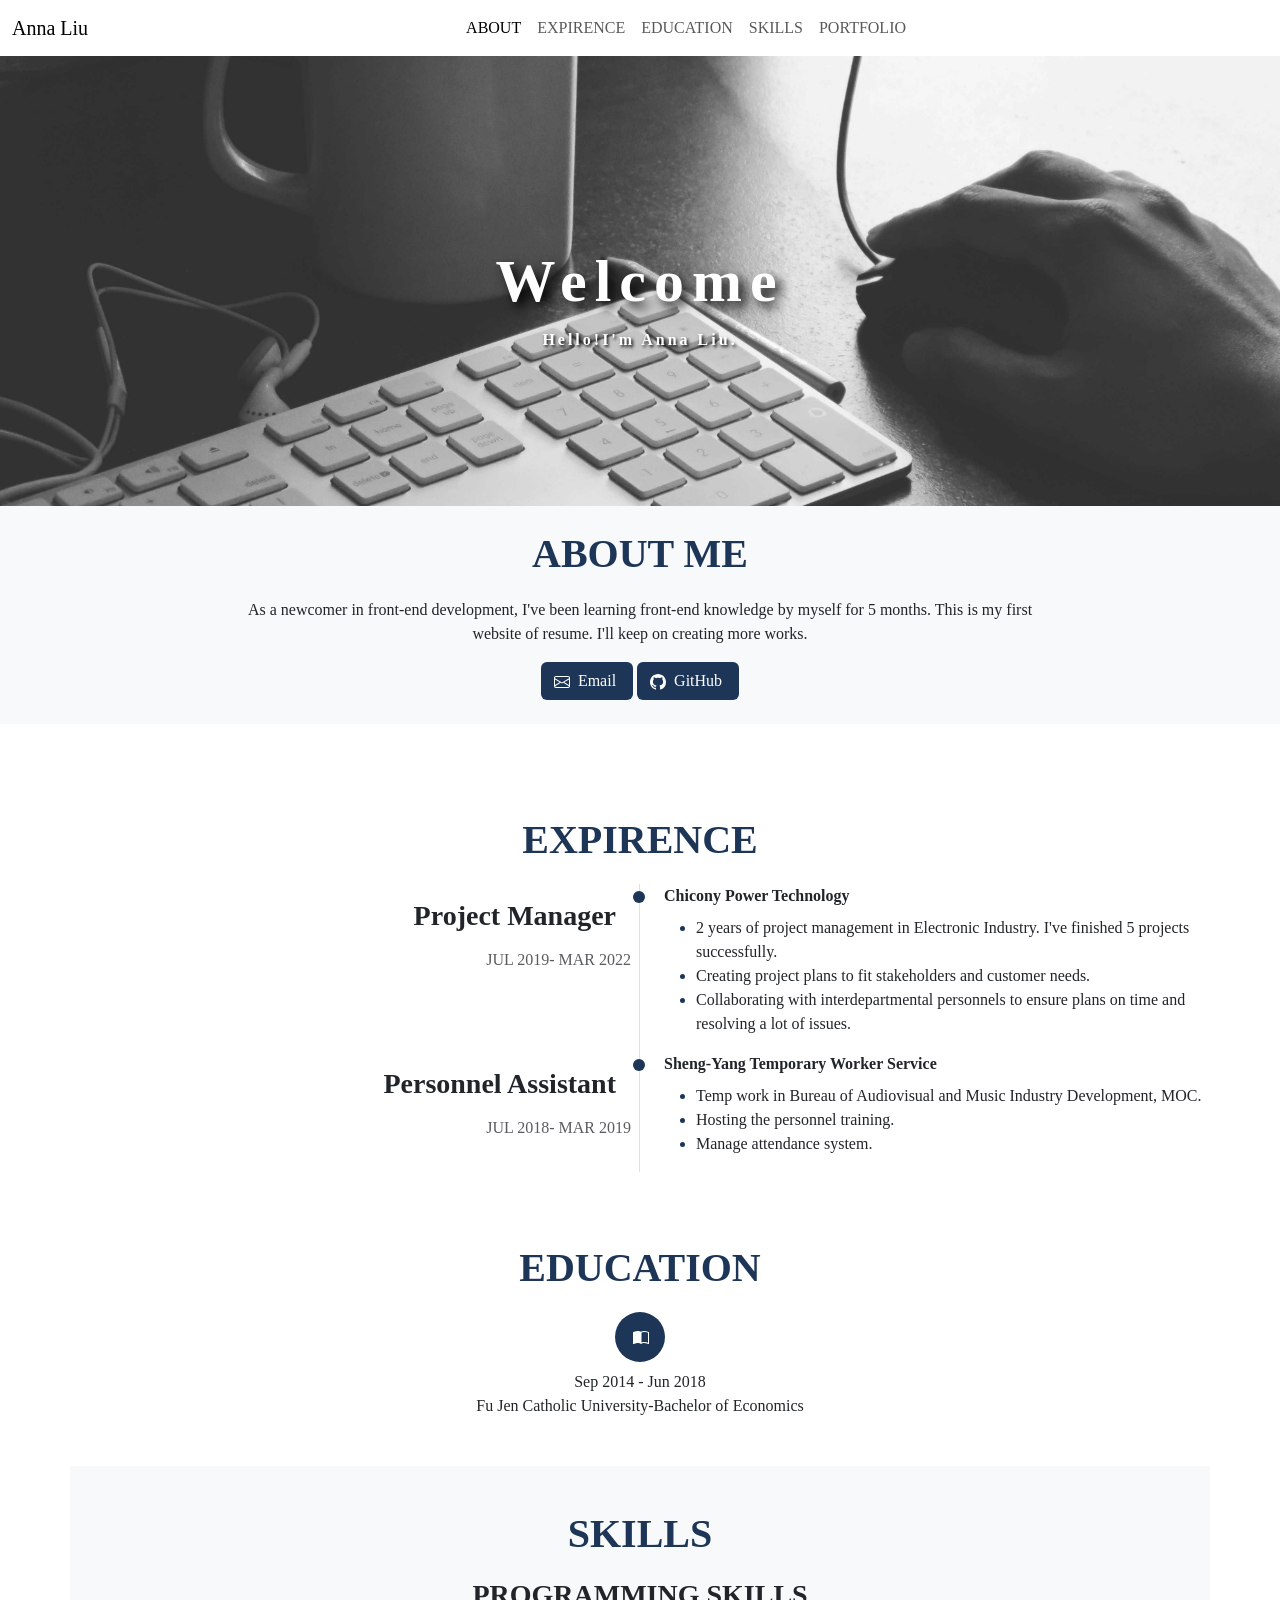
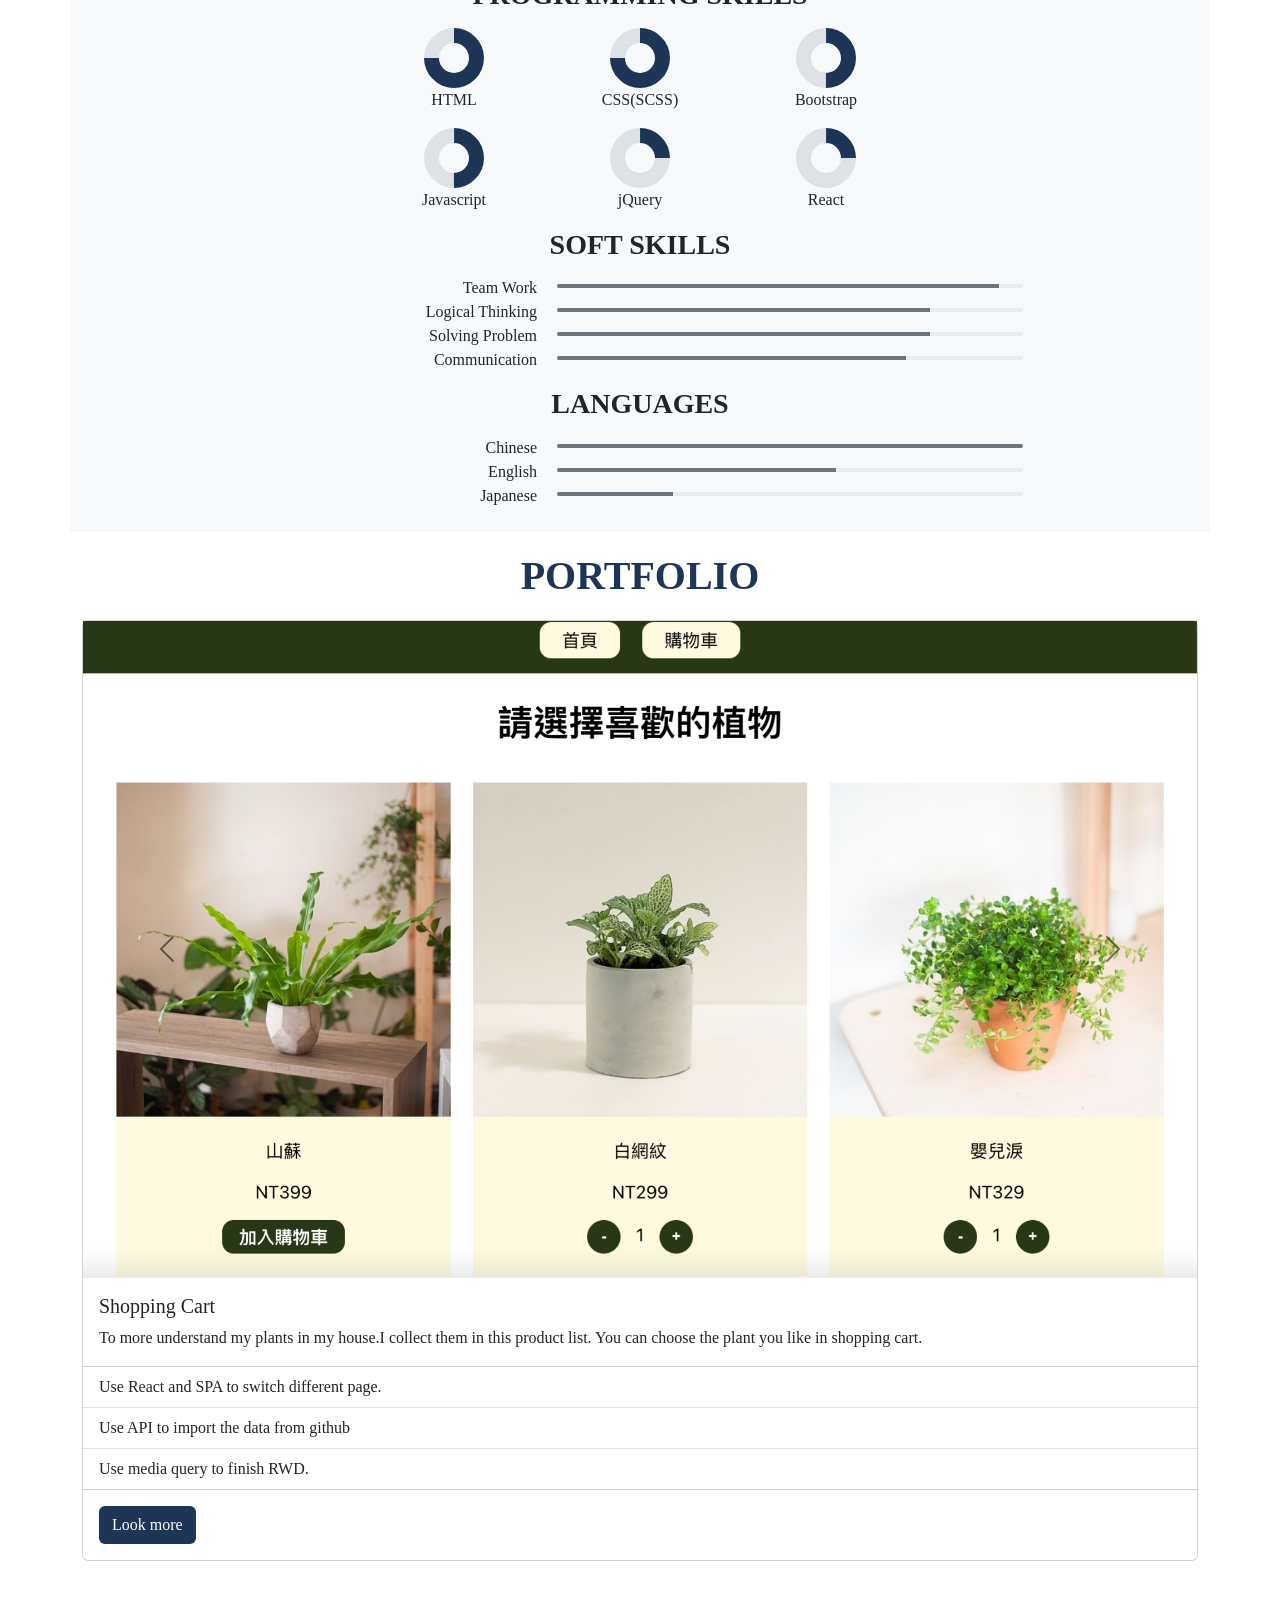
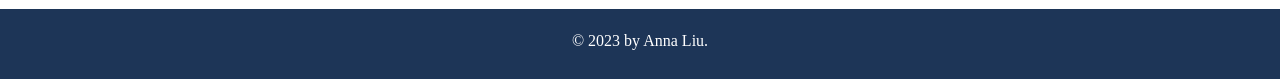
==== index.html @ 9927c97a "version 1" ====
<!DOCTYPE html>
<html lang="en">
  <head>
    <meta charset="UTF-8">
    <meta http-equiv="X-UA-Compatible" content="IE=edge">
    <meta name="viewport" content="width=device-width, initial-scale=1.0">
    <title>Anna Liu</title>
    <link rel="stylesheet" href="bootstrap-5.3.0-alpha1-dist/css/bootstrap.min.css">
    <link rel="stylesheet" href="css/style.css">
    <link rel="preconnect" href="https://fonts.googleapis.com">
    <link rel="preconnect" href="https://fonts.gstatic.com" crossorigin>
    <link href="https://fonts.googleapis.com/css2?family=Lato:ital,wght@0,400;1,700&family=Lora&family=Roboto&display=swap" rel="stylesheet">
  </head>

  <body>
    <!-- navbar 導覽列-->
    <nav nav class="navbar navbar-expand-lg bg-body-dark ">
      <div class="container-fluid ">
        <a class="navbar-brand" href="#">Anna Liu</a>
        <button class="navbar-toggler" type="button" data-bs-toggle="collapse" data-bs-target="#navbarSupportedContent" aria-controls="navbarSupportedContent" aria-expanded="false" aria-label="Toggle navigation">
          <span class="navbar-toggler-icon"></span>
        </button>
        <div class="collapse navbar-collapse" id="navbarSupportedContent">
          <ul class="navbar-nav mx-auto mb-2 mb-lg-0 ">
            <li class="nav-item">
              <a class="nav-link active" aria-current="page" href="#">ABOUT</a>
            </li>
            <li class="nav-item">
              <a class="nav-link" href="#exp">EXPIRENCE</a>
            </li>
            <li class="nav-item">
              <a class="nav-link" href="#edu">EDUCATION</a>
            </li>
            <li class="nav-item">
              <a class="nav-link" href="#skill">SKILLS</a>
            </li>
            <li class="nav-item">
              <a class="nav-link" href="#portfolio">PORTFOLIO</a>
            </li>
          </ul>
        </div>
      </div>
    </nav>
  
    <!-- banner 滿版圖片區-->
    <div class="banner">
      <img class="ban-img" src="366-4000x200.jpeg" alt="banner img" >
      <span class="ban-text1">Welcome</span>
      <span class="ban-text2">Hello!I'm Anna Liu.</span>
    </div>
      
    <!-- About me 關於我 -->
    <div id="about" class="about container-fluid bg-light p-4 text-center">
      <div class="row justify-content-center">
        <h1>ABOUT ME</h1>
        <div class="col-8">
          <p>As a newcomer in front-end development, I've been learning front-end knowledge by myself for 5 months. This is my first website of resume. I'll keep on creating more works.</p>
        </div>
      </div>
      <!-- email 信箱按鈕-->
      <a href="mailto:volisiyun0722@gmail.com">
        <button href="mailto:volisiyun0722@gmail.com" type="button" class="btn" >
          <svg xmlns="http://www.w3.org/2000/svg" width="16" height="16" fill="currentColor" class="bi bi-envelope" viewBox="0 0 16 16">
            <path d="M0 4a2 2 0 0 1 2-2h12a2 2 0 0 1 2 2v8a2 2 0 0 1-2 2H2a2 2 0 0 1-2-2V4Zm2-1a1 1 0 0 0-1 1v.217l7 4.2 7-4.2V4a1 1 0 0 0-1-1H2Zm13 2.383-4.708 2.825L15 11.105V5.383Zm-.034 6.876-5.64-3.471L8 9.583l-1.326-.795-5.64 3.47A1 1 0 0 0 2 13h12a1 1 0 0 0 .966-.741ZM1 11.105l4.708-2.897L1 5.383v5.722Z"/></svg>
          <span class="p-1">Email</span>
        </button>
      </a>
      
      <!-- github 按鈕 -->
      <a href="https://github.com/volisiyun0722?tab=repositories" target="_blank">
        <button type="button" class="btn">
          <svg xmlns="http://www.w3.org/2000/svg" width="16" height="16" fill="currentColor" class="bi bi-github" viewBox="0 0 16 16">
            <path d="M8 0C3.58 0 0 3.58 0 8c0 3.54 2.29 6.53 5.47 7.59.4.07.55-.17.55-.38 0-.19-.01-.82-.01-1.49-2.01.37-2.53-.49-2.69-.94-.09-.23-.48-.94-.82-1.13-.28-.15-.68-.52-.01-.53.63-.01 1.08.58 1.23.82.72 1.21 1.87.87 2.33.66.07-.52.28-.87.51-1.07-1.78-.2-3.64-.89-3.64-3.95 0-.87.31-1.59.82-2.15-.08-.2-.36-1.02.08-2.12 0 0 .67-.21 2.2.82.64-.18 1.32-.27 2-.27.68 0 1.36.09 2 .27 1.53-1.04 2.2-.82 2.2-.82.44 1.1.16 1.92.08 2.12.51.56.82 1.27.82 2.15 0 3.07-1.87 3.75-3.65 3.95.29.25.54.73.54 1.48 0 1.07-.01 1.93-.01 2.2 0 .21.15.46.55.38A8.012 8.012 0 0 0 16 8c0-4.42-3.58-8-8-8z"/></svg>
          <span class="p-1">GitHub</span>
        </button>
      </a>
    </div>
  
    <!-- 工作經驗 -->
    <div id="exp" class="exp container-fluid mt-5 p-4">
      <h1 class="text-center">EXPIRENCE</h1>
      <!-- PM工作經驗 -->
      <div class="row mx-auto">
        <!-- 左邊區域：職稱與工作時間 -->
        <div class="dot col-4 col-md-6 justify-content-md-center border-end px-2 text-center text-md-end">
          <!-- 時間軸上的點icon -->
          <svg xmlns="http://www.w3.org/2000/svg" width="16" height="16" fill="currentColor" class="bi bi-circle-fill" viewBox="0 0 16 16">
            <circle cx="8" cy="8" r="6"/>
          </svg>
          <h3>Project Manager</h3>
          <span class="text-body-secondary">JUL 2019-</span>
          <span class=" text-body-secondary">MAR 2022</span>
        </div>
        <!-- 右邊區域：公司名稱與工作內容 -->
        <div class="col-8 col-md-6 px-4">
          <div class="exp-item">
            <span class="fw-semibold">Chicony Power Technology</span>
              <ul class="mt-2">
                <li>2 years of project management in Electronic Industry. I've finished 5 projects successfully.</li>
                <li>Creating project plans to fit stakeholders and customer needs.</li>
                <li>Collaborating with interdepartmental personnels to ensure plans on time and resolving a lot of issues.</li>
              </ul>
          </div>
        </div>
      </div>
  
      <!-- 人事助理工作經驗 -->
      <div class="row mx-auto">
        <!-- 左邊區域：職稱與工作時間 -->
        <div class="dot col-4 col-md-6 justify-content-md-center border-end px-2 text-center text-md-end">
          <!-- 時間軸上的點icon -->
          <svg xmlns="http://www.w3.org/2000/svg" width="16" height="16" fill="currentColor" class="bi bi-circle-fill" viewBox="0 0 16 16">
            <circle cx="8" cy="8" r="6"/>
          </svg>
          <h3>Personnel Assistant</h3>
          <span class="exp-date text-body-secondary">JUL 2018-</span>
          <span class="exp-date text-body-secondary">MAR 2019</span>
        </div>
        <!-- 右邊區域：公司名稱與工作內容 -->
        <div class="col-8 col-md-6 px-4">
          <div class="exp-item">
            <span class="fw-semibold">Sheng-Yang Temporary Worker Service</span>
            <ul class="mt-2">
              <li>Temp work in Bureau of Audiovisual and Music Industry Development, MOC.</li>
              <li>Hosting the personnel training.</li>
              <li>Manage attendance system.</li>
            </ul>
          </div>
        </div>
      </div>
    </div>
  
    <!-- 教育 -->
    <div id="edu" class="edu container mt-5 text-center">
      <h1>EDUCATION</h1>
      <div class="icon-book mb-2">
        <svg xmlns="http://www.w3.org/2000/svg" width="16" height="16" fill="currentColor" class="bi bi-book-half" viewBox="0 0 16 16">
          <path d="M8.5 2.687c.654-.689 1.782-.886 3.112-.752 1.234.124 2.503.523 3.388.893v9.923c-.918-.35-2.107-.692-3.287-.81-1.094-.111-2.278-.039-3.213.492V2.687zM8 1.783C7.015.936 5.587.81 4.287.94c-1.514.153-3.042.672-3.994 1.105A.5.5 0 0 0 0 2.5v11a.5.5 0 0 0 .707.455c.882-.4 2.303-.881 3.68-1.02 1.409-.142 2.59.087 3.223.877a.5.5 0 0 0 .78 0c.633-.79 1.814-1.019 3.222-.877 1.378.139 2.8.62 3.681 1.02A.5.5 0 0 0 16 13.5v-11a.5.5 0 0 0-.293-.455c-.952-.433-2.48-.952-3.994-1.105C10.413.809 8.985.936 8 1.783z"/>
        </svg>
      </div>
      <span>Sep 2014 - Jun 2018</span>
      <p>Fu Jen Catholic University-Bachelor of Economics</p>
    </div>
        
    <!-- 技能 -->
    <div id="skill" class="skills container mt-5 bg-light p-4">
      <h1>SKILLS</h1>
      <!-- 程式語言技能 -->
      <h3>PROGRAMMING SKILLS</h3>
      <!-- 第一列： HTML,CSS(SCSS),Bootstrap-->
      <div class="row justify-content-center mt-3">
        <div class="col-3 col-md-2">
          <div class="circle c-270"></div>
          <span>HTML</span>
        </div>
        <div class="col-3 col-md-2">
          <div class="circle c-270"></div>
          <span>CSS(SCSS)</span>
        </div>
        <div class="col-3 col-md-2">
          <div class="circle c-180"></div>
          <span>Bootstrap</span>
        </div>
      </div>
      <!-- 第二列： Javascript,jQuery,React-->
      <div class="row justify-content-center my-3">
        <div class="col-3 col-md-2">
          <div class="circle c-180"></div>
          <span>Javascript</span>
        </div>
        <div class="col-3 col-md-2">
          <div class="circle c-90"></div>
          <span>jQuery</span>
        </div>
        <div class="col-3 col-md-2">
          <div class="circle c-90"></div>
          <span>React</span>
        </div>
      </div>
  
      <!-- 軟實力技能-->
      <h3>SOFT SKILLS</h3>
      <!-- 1.團隊合作 -->
      <div class="row mx-auto">
        <div class="col-5 text-end">Team Work</div>
        <div class="col-7 p-2">
          <div class="progress h-50 w-75" role="progressbar" aria-label="Basic example" aria-valuenow="100" aria-valuemin="0" aria-valuemax="100">
            <div class="progress-bar bg-secondary p-1" style="width: 95%"></div>
          </div>
        </div>
      </div>
      <!-- 2.邏輯思考能力 -->
      <div class="row mx-auto">
        <div class="col-5 text-end">Logical Thinking</div>
        <div class="col-7 p-2">
          <div class="progress h-50 w-75" role="progressbar" aria-label="Basic example" aria-valuenow="100" aria-valuemin="0" aria-valuemax="100">
            <div class="progress-bar bg-secondary p-1" style="width: 80%"></div>
          </div>
        </div>
      </div>
      <!-- 3.解決問題能力 -->
      <div class="row mx-auto">
        <div class="col-5 text-end">Solving Problem</div>
        <div class="col-7 p-2">
          <div class="progress h-50 w-75" role="progressbar" aria-label="Basic example" aria-valuenow="100" aria-valuemin="0" aria-valuemax="100">
            <div class="progress-bar bg-secondary p-1" style="width: 80%"></div>
          </div>
        </div>
      </div>
      <!-- 4.溝通能力 -->
      <div class="row mx-auto">
        <div class="col-5 text-end">Communication</div>
        <div class="col-7 p-2">
          <div class="progress h-50 w-75" role="progressbar" aria-label="Basic example" aria-valuenow="100" aria-valuemin="0" aria-valuemax="100">
            <div class="progress-bar bg-secondary p-1" style="width: 75%"></div>
          </div>
        </div>
      </div>
      
      <!-- 語言能力 -->
      <h3>LANGUAGES</h3>
      <!-- 1.中文 -->
      <div class="row mx-auto">
        <div class="col-5 text-end ">Chinese</div>
        <div class="col-7 p-2">
          <div class="progress h-50 w-75" role="progressbar" aria-label="Basic example" aria-valuenow="100" aria-valuemin="0" aria-valuemax="100">
            <div class="progress-bar bg-secondary p-1" style="width: 100%"></div>
          </div>
        </div>
      </div>
      <!-- 2.英文 -->
      <div class="row mx-auto">
        <div class="col-5 text-end">English</div>
        <div class="col-7 p-2">
          <div class="progress h-50 w-75" role="progressbar" aria-label="Basic example" aria-valuenow="100" aria-valuemin="0" aria-valuemax="100">
            <div class="progress-bar bg-secondary p-1" style="width: 60%"></div>
          </div>
        </div>
      </div>
      <!-- 3.日文 -->
      <div class="row mx-auto">
        <div class="col-5 text-end">Japanese</div>
        <div class="col-7 p-2">
          <div class="progress h-50 w-75" role="progressbar" aria-label="Basic example" aria-valuenow="100" aria-valuemin="0" aria-valuemax="100">
            <div class="progress-bar bg-secondary p-1" style="width: 25%"></div>
          </div>
        </div>
      </div>
    </div>   
  
    <!-- portfolio 作品集 -->
    <div class="container mt-3">
      <h1 id="portfolio" class="text-center">PORTFOLIO</h1>
      <div class="card">
        <!-- 幻燈片 -->
        <div id="carouselExampleDark" class="carousel carousel-dark slide">
          <div class="carousel-inner">
            <div class="carousel-item active">
              <img src="slide1.png" class="d-block w-100" alt="slide1">
            </div>
            <div class="carousel-item">
              <img src="slide2.png" class="d-block w-100" alt="slide2">
            </div>
            <div class="carousel-item">
              <img src="slide3.png" class="d-block w-100" alt="slide3">
            </div>
          </div>
          <!-- 幻燈片前一頁按鈕 -->
          <button class="carousel-control-prev" type="button" data-bs-target="#carouselExampleDark" data-bs-slide="prev">
            <span class="carousel-control-prev-icon" aria-hidden="true"></span>
            <span class="visually-hidden">Previous</span>
          </button>
          <!-- 幻燈片下一頁按鈕 -->
          <button class="carousel-control-next" type="button" data-bs-target="#carouselExampleDark" data-bs-slide="next">
            <span class="carousel-control-next-icon" aria-hidden="true"></span>
            <span class="visually-hidden">Next</span>
          </button>
        </div>
      <div class="card-body">
        <h5 class="card-title">Shopping Cart</h5>
        <p class="card-text">To more understand my plants in my house.I collect them in this product list.
          You can choose the plant you like in shopping cart.
        </p>
      </div>
      <ul class="list-group list-group-flush">
        <li class="list-group-item">Use React and SPA to switch different page.</li>
        <li class="list-group-item">Use API to import the data from github</li>
        <li class="list-group-item">Use media query to finish RWD.</li>
      </ul>
      <div class="card-body">
        <a href="https://github.com/volisiyun0722/shopping-cart-demo" class="btn card-link">Look more</a>
      </div>
    </div>
   </div>
    
    <!-- footer -->
    <footer class="container-fluid mt-5">
      &copy; 2023 by Anna Liu.
    </footer>
  
     <!-- bootstrap script 檔案 -->
    <script src="bootstrap-5.3.0-alpha1-dist/js/bootstrap.min.js"></script>
    <script src="popper.min.js"></script>  
  </body>
</html>
---- css/style.css ----
@import url("https://fonts.googleapis.com/css2?family=Lato:ital,wght@0,400;1,700&family=Lora&family=Roboto&display=swap");
* {
  font-family: "Gloock", serif;
}

.banner {
  position: relative;
  text-align: center;
}
.banner .ban-img {
  -o-object-fit: cover;
     object-fit: cover;
  width: 100%;
  height: 50vh;
}
.banner .ban-text1 {
  position: absolute;
  width: 100%;
  top: 50%;
  left: 50%;
  -webkit-transform: translate(-50%, -50%);
          transform: translate(-50%, -50%);
  font-size: 60px;
  font-weight: 800;
  color: rgb(255, 255, 255);
  letter-spacing: 8px;
  -webkit-animation: move1 3s;
          animation: move1 3s;
  text-shadow: 0.1em 0.1em 0.2em #000;
}
.banner .ban-text2 {
  position: absolute;
  color: rgb(255, 255, 255);
  top: 63%;
  left: 50%;
  -webkit-transform: translate(-50%, -50%);
          transform: translate(-50%, -50%);
  -webkit-animation: move2 3s;
          animation: move2 3s;
  font-weight: 600;
  letter-spacing: 3px;
  text-shadow: 0.1em 0.1em 0.2em #000;
}

@-webkit-keyframes move1 {
  0% {
    top: 55%;
    color: rgba(255, 255, 255, 0);
    text-shadow: none;
  }
  25% {
    top: 55%;
    letter-spacing: 30px;
    text-shadow: none;
  }
  75% {
    letter-spacing: 8px;
    top: 50%;
  }
  100% {
    top: 50%;
  }
}

@keyframes move1 {
  0% {
    top: 55%;
    color: rgba(255, 255, 255, 0);
    text-shadow: none;
  }
  25% {
    top: 55%;
    letter-spacing: 30px;
    text-shadow: none;
  }
  75% {
    letter-spacing: 8px;
    top: 50%;
  }
  100% {
    top: 50%;
  }
}
@-webkit-keyframes move2 {
  0% {
    color: rgba(255, 255, 255, 0);
    top: 67%;
    text-shadow: none;
  }
  25% {
    color: rgba(255, 255, 255, 0);
    top: 67%;
    text-shadow: none;
  }
  75% {
    top: 63%;
  }
}
@keyframes move2 {
  0% {
    color: rgba(255, 255, 255, 0);
    top: 67%;
    text-shadow: none;
  }
  25% {
    color: rgba(255, 255, 255, 0);
    top: 67%;
    text-shadow: none;
  }
  75% {
    top: 63%;
  }
}
.about a {
  text-decoration: none;
  color: #1d3557;
}

.btn {
  background-color: #1d3557;
  color: #fff;
}

h1 {
  font-weight: 800;
  color: #1d3557;
  margin: 20px;
}

h3 {
  margin: 15px;
  font-weight: 600;
}

.icon-book {
  width: 50px;
  height: 50px;
  margin: auto;
  background-color: #1d3557;
  position: relative;
  border-radius: 50%;
  color: #fff;
}
.icon-book svg {
  position: absolute;
  top: 18px;
  left: 18px;
}

.circle {
  width: 60px;
  height: 60px;
  border: 15px solid #dee2e6;
  border-radius: 50%;
  rotate: 45deg;
  margin: auto;
}

.c-90 {
  border-top: 15px solid #1d3557;
}

.c-180 {
  border-top: 15px solid #1d3557;
  border-right: 15px solid #1d3557;
}

.c-270 {
  border-top: 15px solid #1d3557;
  border-right: 15px solid #1d3557;
  border-bottom: 15px solid #1d3557;
}

.skills {
  text-align: center;
}

.exp ul li::marker {
  color: #1d3557;
}

.dot {
  position: relative;
}
.dot .bi {
  position: absolute;
  right: -8px;
  top: 5px;
  color: #1d3557;
}

footer {
  background-color: #1d3557;
  height: 70px;
  color: #fff;
  text-align: center;
  padding: 20px 10px;
}
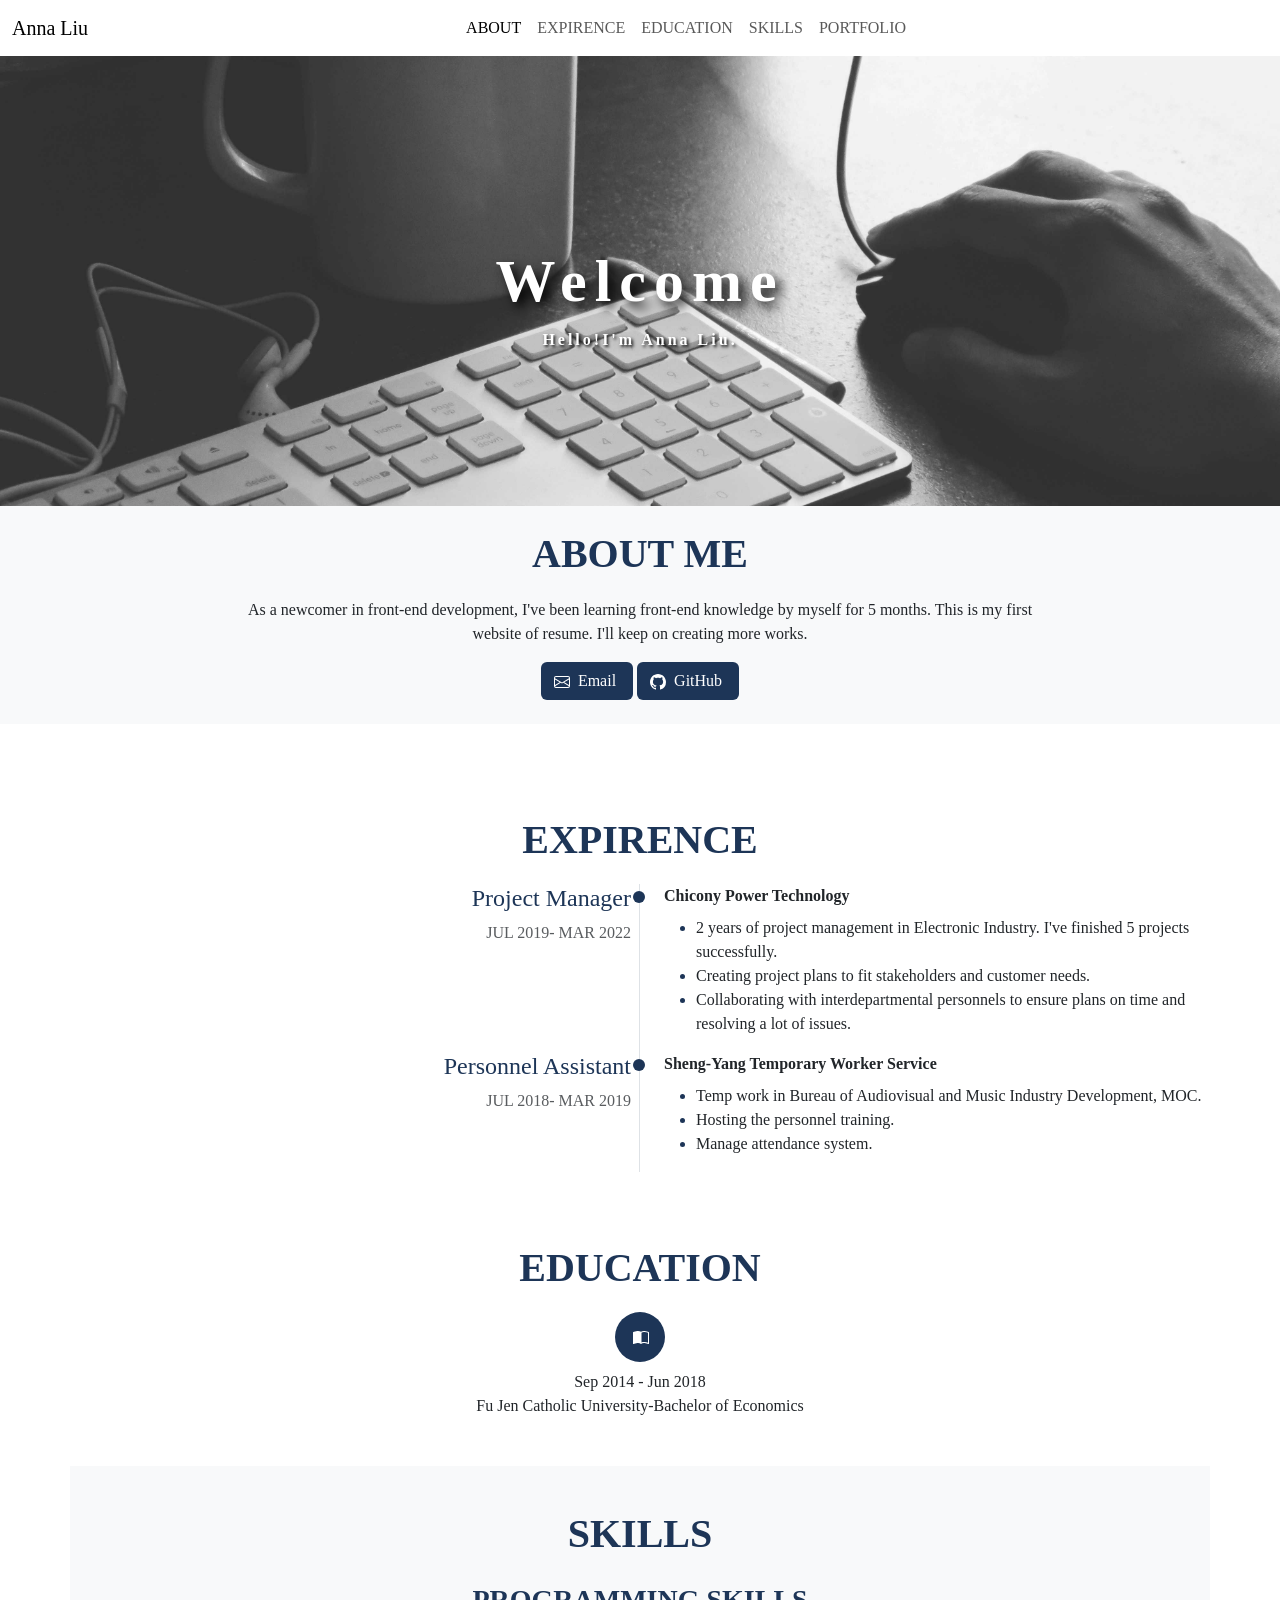
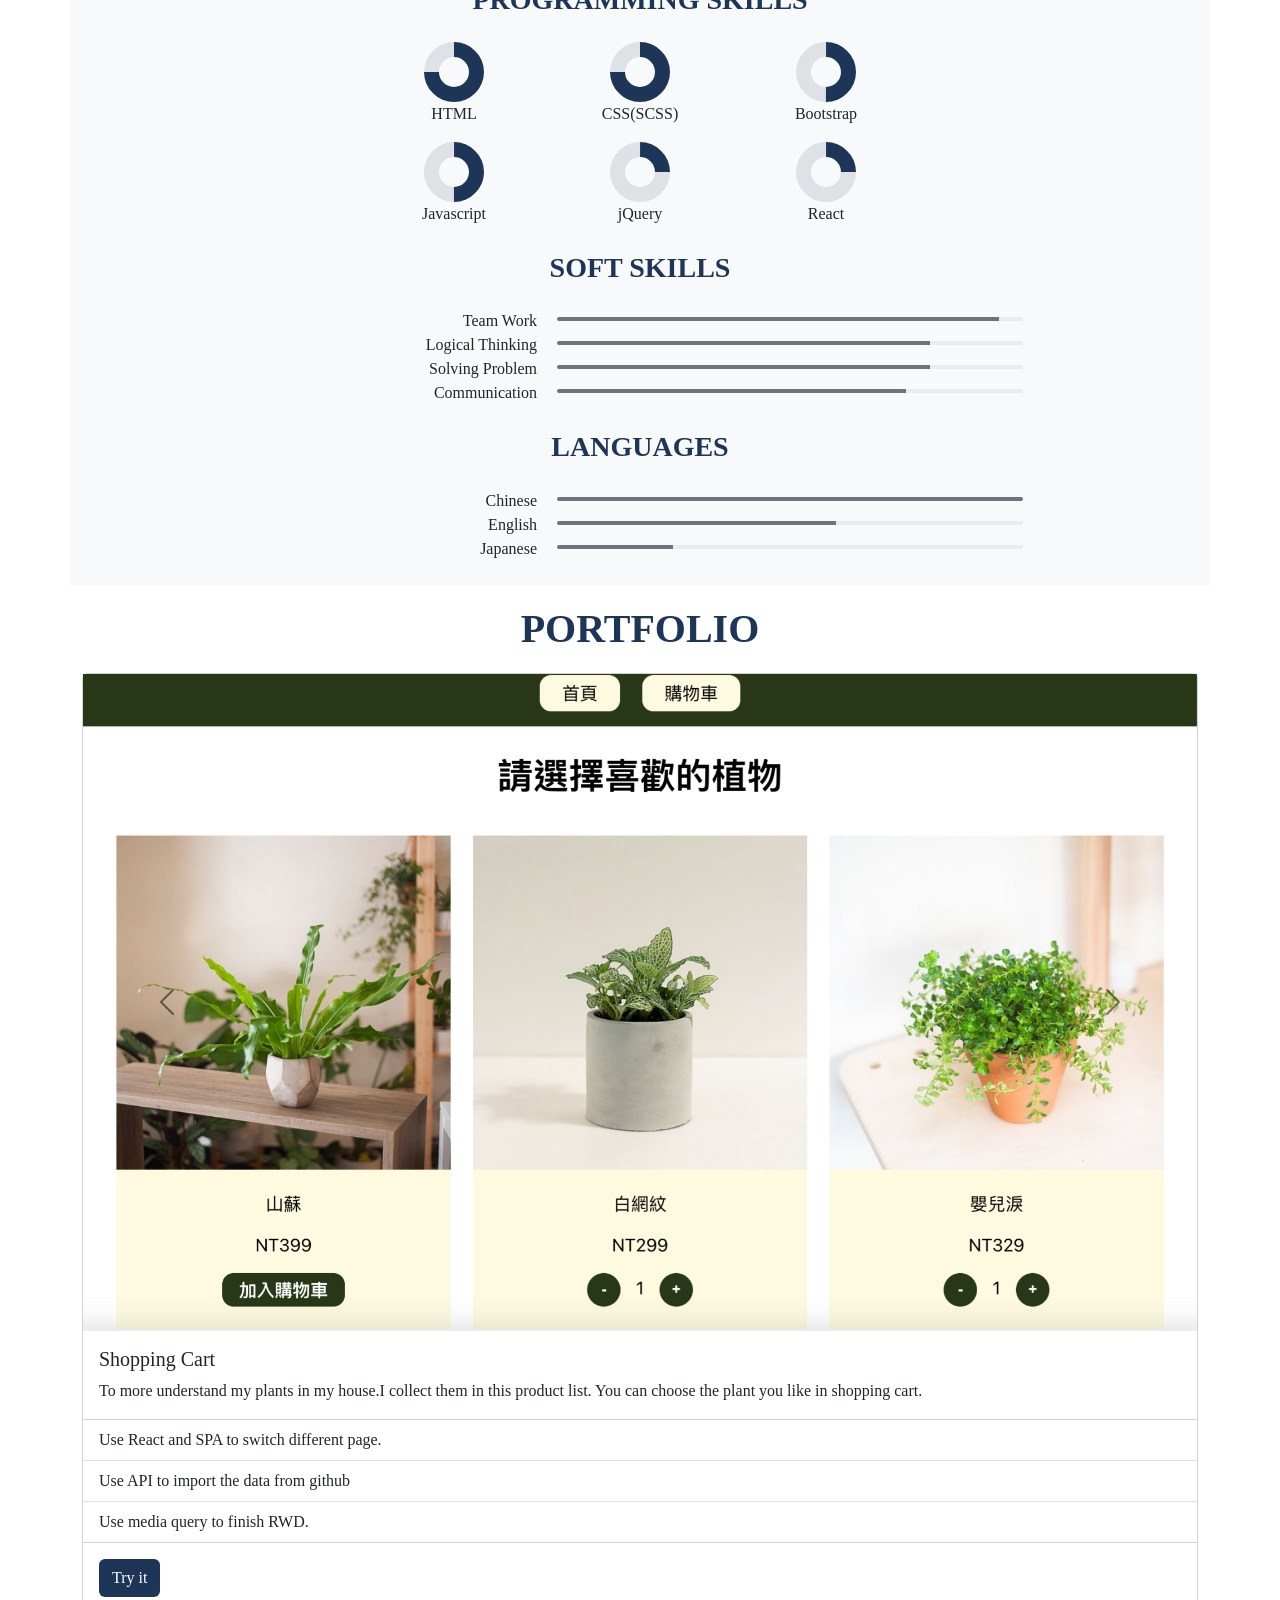
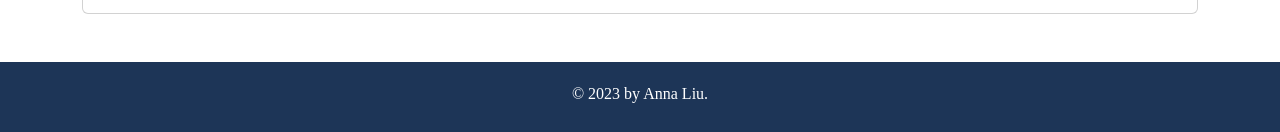
==== commit d771f0f4: "version 2" ====
--- a/index.html
+++ b/index.html
@@ -87,7 +87,7 @@
           <svg xmlns="http://www.w3.org/2000/svg" width="16" height="16" fill="currentColor" class="bi bi-circle-fill" viewBox="0 0 16 16">
             <circle cx="8" cy="8" r="6"/>
           </svg>
-          <h3>Project Manager</h3>
+          <h4>Project Manager</h4>
           <span class="text-body-secondary">JUL 2019-</span>
           <span class=" text-body-secondary">MAR 2022</span>
         </div>
@@ -112,7 +112,7 @@
           <svg xmlns="http://www.w3.org/2000/svg" width="16" height="16" fill="currentColor" class="bi bi-circle-fill" viewBox="0 0 16 16">
             <circle cx="8" cy="8" r="6"/>
           </svg>
-          <h3>Personnel Assistant</h3>
+          <h4>Personnel Assistant</h4>
           <span class="exp-date text-body-secondary">JUL 2018-</span>
           <span class="exp-date text-body-secondary">MAR 2019</span>
         </div>
@@ -288,7 +288,7 @@
         <li class="list-group-item">Use media query to finish RWD.</li>
       </ul>
       <div class="card-body">
-        <a href="https://github.com/volisiyun0722/shopping-cart-demo" class="btn card-link">Look more</a>
+        <a href="https://shopping-cart-demo.pages.dev/" class="btn card-link">Try it</a>
       </div>
     </div>
    </div>
--- a/css/style.css
+++ b/css/style.css
@@ -128,8 +128,13 @@
 }
 
 h3 {
-  margin: 15px;
+  margin: 25px 10px;
   font-weight: 600;
+  color: #1d3557;
+}
+
+h4 {
+  color: #1d3557;
 }
 
 .icon-book {
